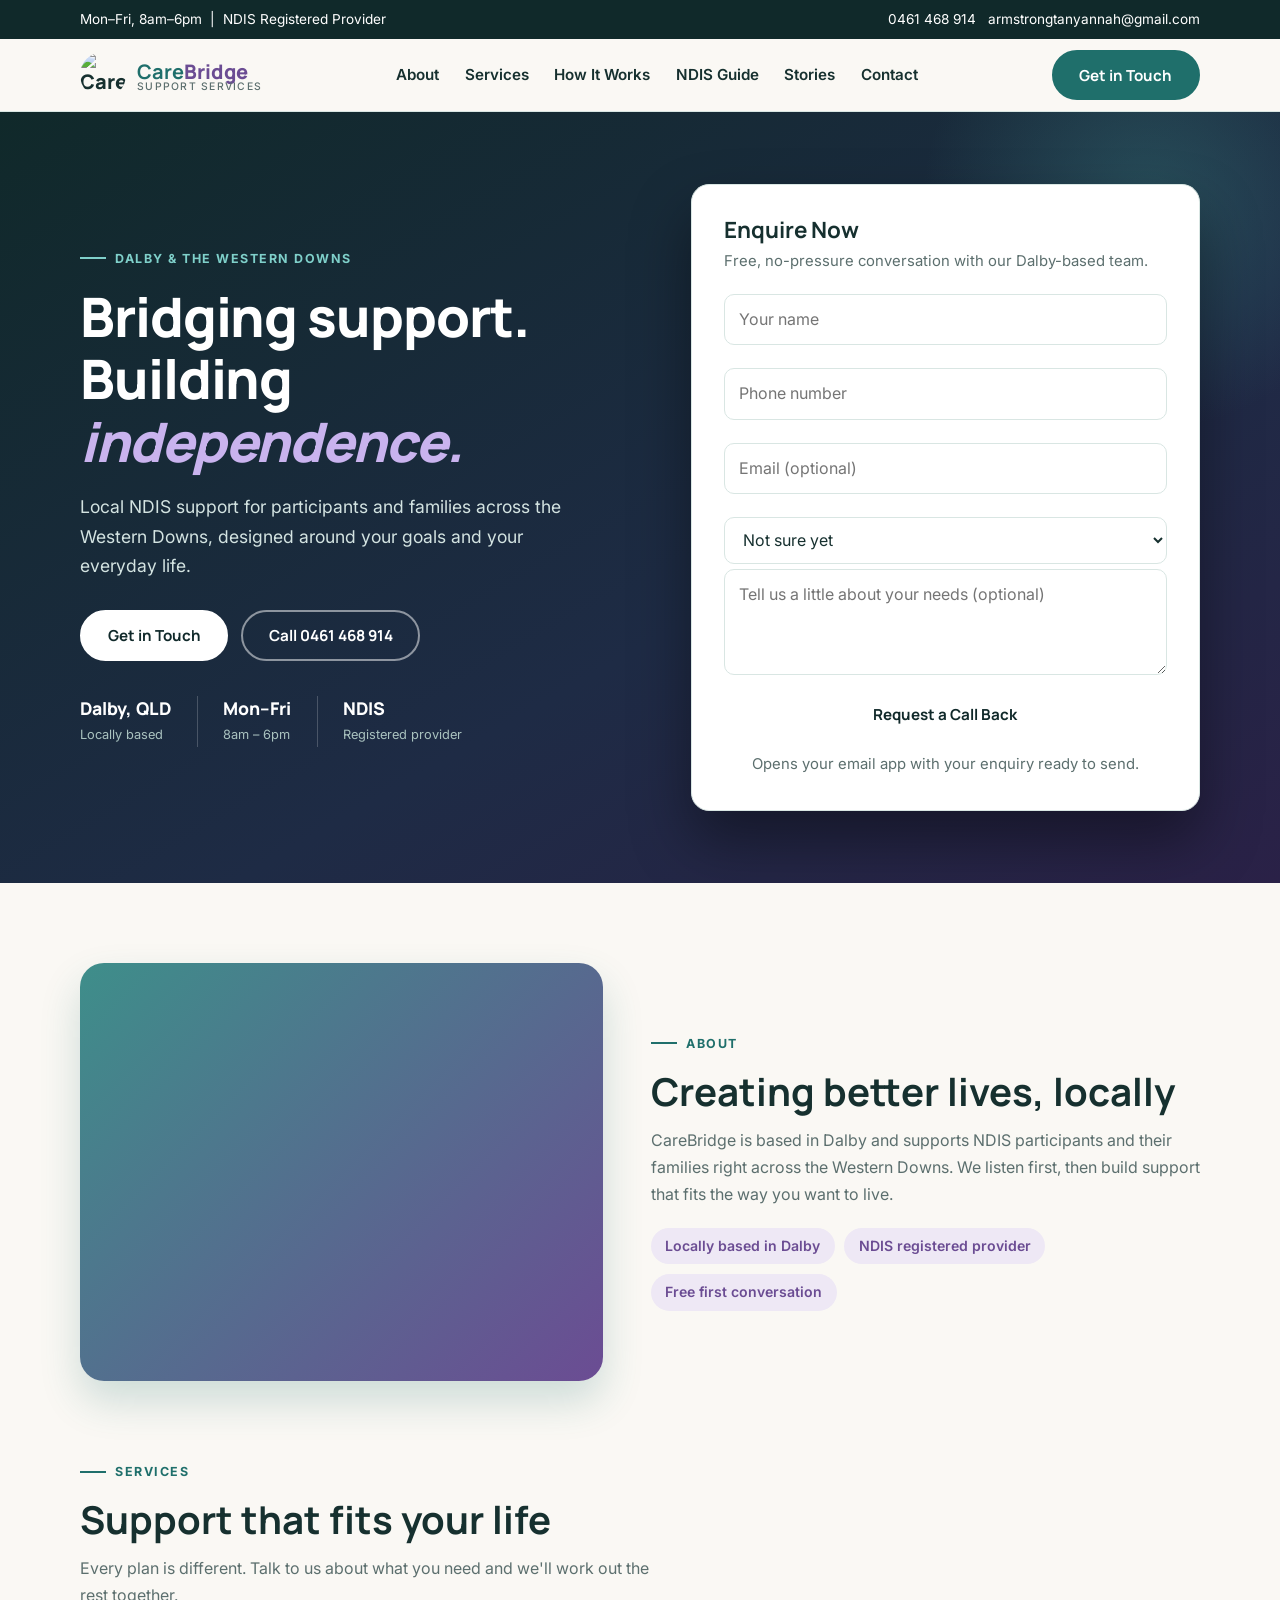
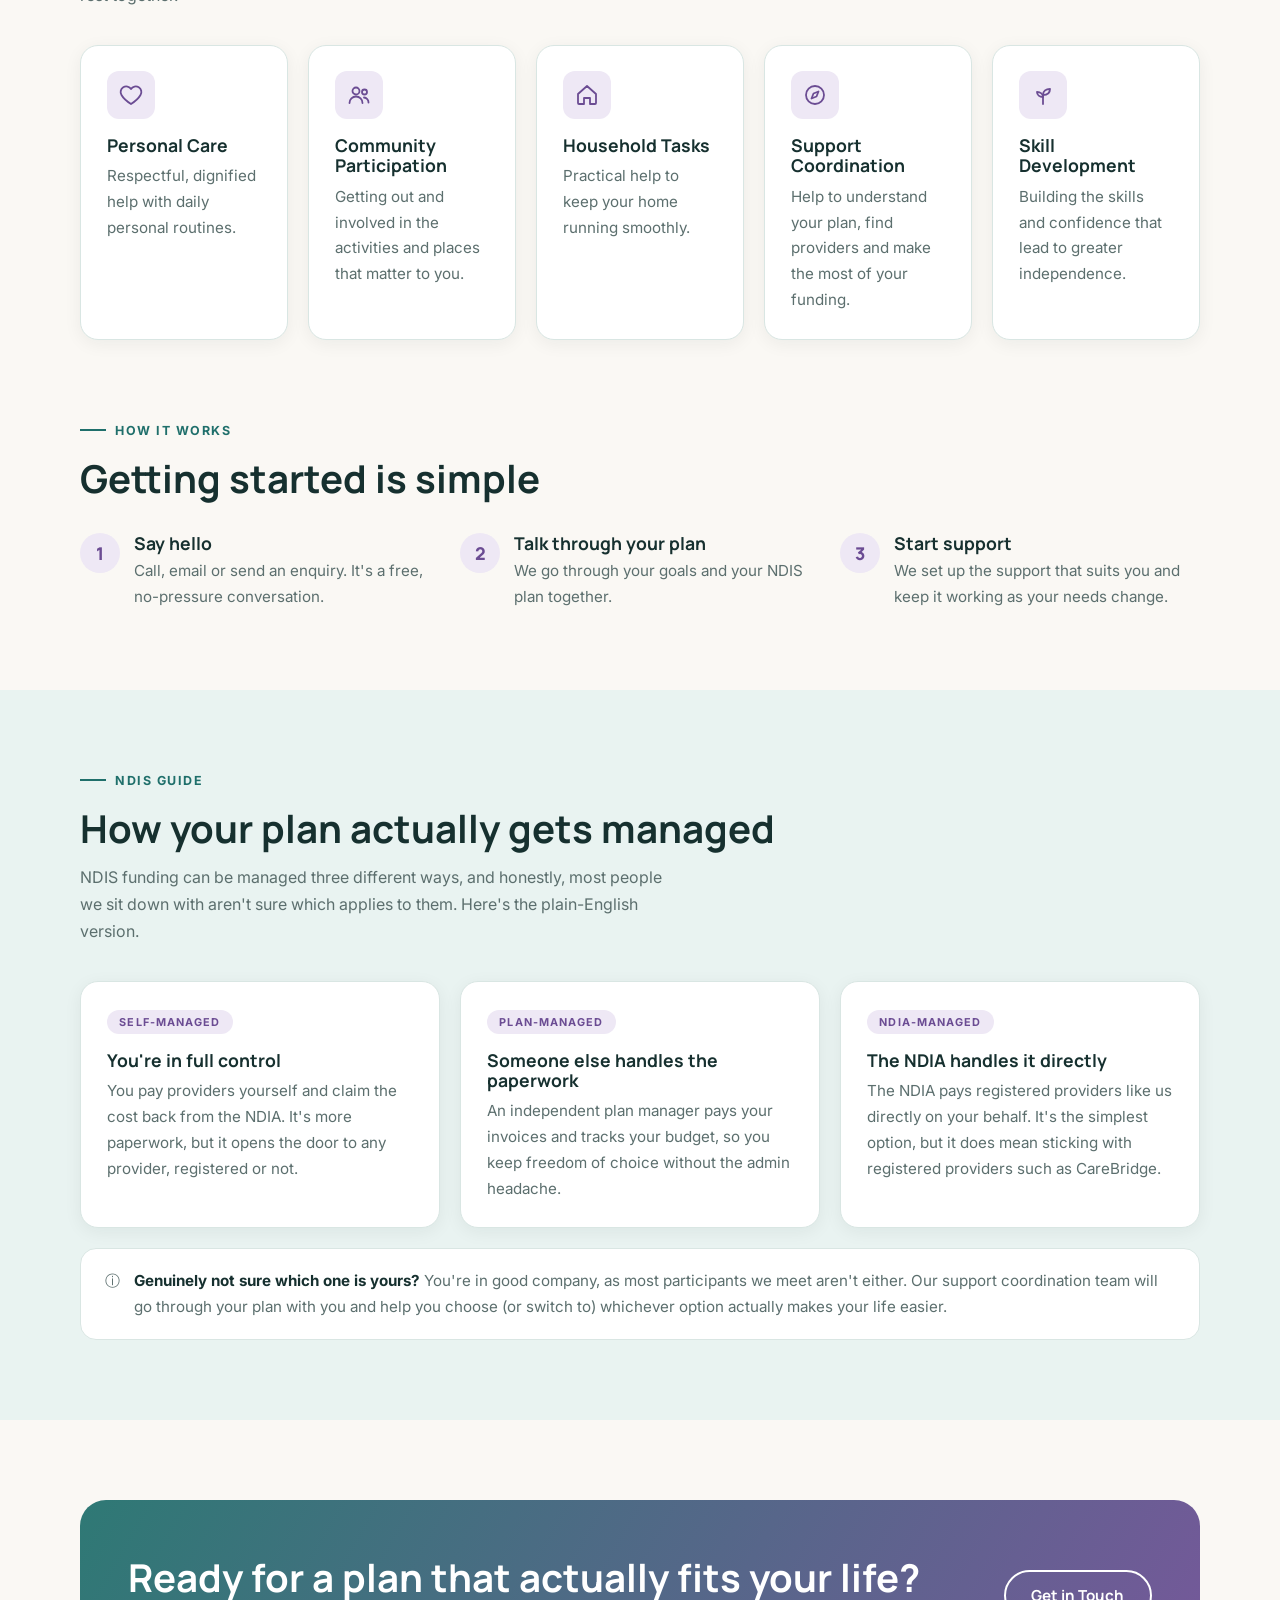
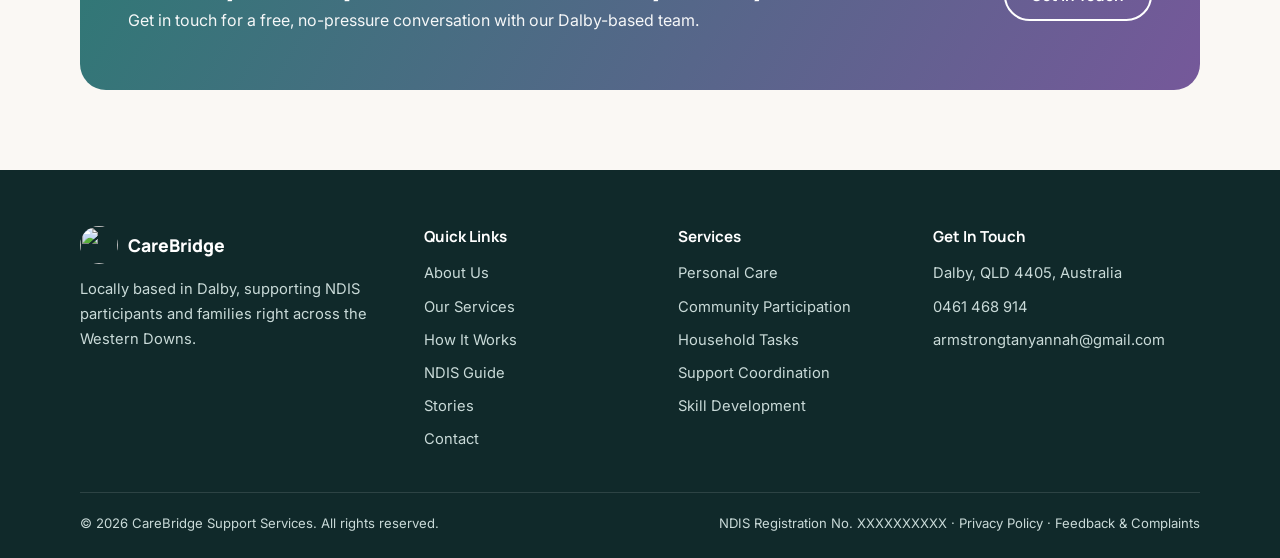
==== index.html @ 011f5492 "Add files via upload" ====
<!DOCTYPE html>
<html lang="en-AU">
<head>
<meta charset="utf-8">
<meta name="viewport" content="width=device-width, initial-scale=1, viewport-fit=cover">
<title>CareBridge Support Services | NDIS support in Dalby &amp; the Western Downs</title>
<meta name="description" content="NDIS registered provider in Dalby, QLD. Bridging support, building independence, creating better lives.">
<link rel="icon" href="assets/logo.jpg">
<link href="https://fonts.googleapis.com/css2?family=Manrope:wght@500;700;800&family=Inter:wght@400;500;600&display=swap" rel="stylesheet">
<link rel="stylesheet" href="style.css">
</head>
<body>
<div class="top"><div class="w"><span>Mon–Fri, 8am–6pm &nbsp;|&nbsp; NDIS Registered Provider</span><span><a href="tel:0461468914">0461 468 914</a> &nbsp; <a href="mailto:armstrongtanyannah@gmail.com">armstrongtanyannah@gmail.com</a></span></div></div>
<header><div class="w bar hdr">
<a class="brand" href="index.html"><img src="assets/logo.jpg" alt="CareBridge logo"><span><b>Care</b><i>Bridge</i><small>Support Services</small></span></a>
<nav id="nav" aria-label="Main"><ul><li><a href="about.html">About</a></li><li><a href="services.html">Services</a></li><li><a href="how-it-works.html">How It Works</a></li><li><a href="ndis-guide.html">NDIS Guide</a></li><li><a href="stories.html">Stories</a></li><li><a href="contact.html">Contact</a></li></ul></nav>
<a class="btn" href="contact.html">Get in Touch</a>
<button class="menu" id="mb" aria-expanded="false" aria-controls="nav">Menu</button>
</div></header>
<main id="top">
<section class="hero"><div class="w">
<div><div class="kicker">Dalby &amp; the Western Downs</div>
<h1>Bridging support. Building <em>independence.</em></h1>
<p class="lead">Local NDIS support for participants and families across the Western Downs, designed around your goals and your everyday life.</p>
<div class="row"><a class="btn" href="#enquire">Get in Touch</a><a class="btn ghost" href="tel:0461468914">Call 0461 468 914</a></div>
<div class="stats"><div class="stat"><b>Dalby, QLD</b><span>Locally based</span></div><div class="stat"><b>Mon–Fri</b><span>8am – 6pm</span></div><div class="stat"><b>NDIS</b><span>Registered provider</span></div></div></div>
<div class="fcard" id="enquire"><h3>Enquire Now</h3><p>Free, no-pressure conversation with our Dalby-based team.</p>
<form class="enq" novalidate>
<input name="n" placeholder="Your name" autocomplete="name" aria-label="Your name"><div class="err" data-e="n"></div>
<input name="p" type="tel" placeholder="Phone number" autocomplete="tel" aria-label="Phone number"><div class="err" data-e="p"></div>
<input name="e" type="email" placeholder="Email (optional)" autocomplete="email" aria-label="Email"><div class="err" data-e="e"></div>
<select name="t" aria-label="Support you need"><option>Not sure yet</option><option>Personal Care</option><option>Community Participation</option><option>Household Tasks</option><option>Support Coordination</option><option>Skill Development</option></select>
<textarea name="m" rows="3" placeholder="Tell us a little about your needs (optional)" aria-label="Message"></textarea>
<input class="hp" name="hp" tabindex="-1" autocomplete="off" aria-hidden="true">
<button type="submit" class="btn" style="width:100%">Request a Call Back</button></form>
<div class="ok" role="status">Thanks! Your email is ready to send. Prefer to talk? Call 0461 468 914.</div>
<p class="fnote">Opens your email app with your enquiry ready to send.</p></div>
</div></section>

<section id="about"><div class="w abt">
<div class="photo" role="img" aria-label="A support worker walking with a person in a wheelchair across a sunlit field"></div>
<div><div class="kicker">About</div><h2>Creating better lives, locally</h2>
<p class="sub" style="margin-bottom:1.2rem">CareBridge is based in Dalby and supports NDIS participants and their families right across the Western Downs. We listen first, then build support that fits the way you want to live.</p>
<div class="chips"><span class="chip">Locally based in Dalby</span><span class="chip">NDIS registered provider</span><span class="chip">Free first conversation</span></div></div>
</div></section>

<section id="services" style="padding-top:0"><div class="w">
<div class="kicker">Services</div>
<h2>Support that fits your life</h2>
<p class="sub">Every plan is different. Talk to us about what you need and we'll work out the rest together.</p>
<div class="grid">
<div class="card"><div class="ico"><svg class="i" viewBox="0 0 24 24" fill="none" stroke="currentColor" stroke-width="1.8" stroke-linecap="round" stroke-linejoin="round" aria-hidden="true"><path d="M12 21s-7-4.5-9.5-9A5.5 5.5 0 0 1 12 6a5.5 5.5 0 0 1 9.5 6C19 16.5 12 21 12 21z"/></svg></div><h3>Personal Care</h3><p>Respectful, dignified help with daily personal routines.</p></div>
<div class="card"><div class="ico"><svg class="i" viewBox="0 0 24 24" fill="none" stroke="currentColor" stroke-width="1.8" stroke-linecap="round" stroke-linejoin="round" aria-hidden="true"><circle cx="9" cy="8" r="3.5"/><path d="M2.5 20a6.5 6.5 0 0 1 13 0"/><circle cx="17.5" cy="9" r="2.5"/><path d="M17 14.5a5 5 0 0 1 4.5 5"/></svg></div><h3>Community Participation</h3><p>Getting out and involved in the activities and places that matter to you.</p></div>
<div class="card"><div class="ico"><svg class="i" viewBox="0 0 24 24" fill="none" stroke="currentColor" stroke-width="1.8" stroke-linecap="round" stroke-linejoin="round" aria-hidden="true"><path d="M3 11l9-8 9 8v9a1 1 0 0 1-1 1h-5v-6h-6v6H4a1 1 0 0 1-1-1z"/></svg></div><h3>Household Tasks</h3><p>Practical help to keep your home running smoothly.</p></div>
<div class="card"><div class="ico"><svg class="i" viewBox="0 0 24 24" fill="none" stroke="currentColor" stroke-width="1.8" stroke-linecap="round" stroke-linejoin="round" aria-hidden="true"><circle cx="12" cy="12" r="9"/><path d="M15.5 8.5l-2 5-5 2 2-5z"/></svg></div><h3>Support Coordination</h3><p>Help to understand your plan, find providers and make the most of your funding.</p></div>
<div class="card"><div class="ico"><svg class="i" viewBox="0 0 24 24" fill="none" stroke="currentColor" stroke-width="1.8" stroke-linecap="round" stroke-linejoin="round" aria-hidden="true"><path d="M12 21v-9"/><path d="M12 12c0-4 3-6 7-6 0 4-3 6-7 6z"/><path d="M12 14c0-3-2.5-5-6-5 0 3 2.5 5 6 5z"/></svg></div><h3>Skill Development</h3><p>Building the skills and confidence that lead to greater independence.</p></div>
</div></div></section>

<section id="how" style="padding-top:0"><div class="w">
<div class="kicker">How it works</div>
<h2>Getting started is simple</h2>
<div class="steps" style="margin-top:2rem">
<div class="step"><h3>Say hello</h3><p>Call, email or send an enquiry. It's a free, no-pressure conversation.</p></div>
<div class="step"><h3>Talk through your plan</h3><p>We go through your goals and your NDIS plan together.</p></div>
<div class="step"><h3>Start support</h3><p>We set up the support that suits you and keep it working as your needs change.</p></div>
</div></div></section>

<section class="guide" id="guide"><div class="w">
<div class="kicker">NDIS Guide</div>
<h2>How your plan actually gets managed</h2>
<p class="sub">NDIS funding can be managed three different ways, and honestly, most people we sit down with aren't sure which applies to them. Here's the plain-English version.</p>
<div class="grid">
<div class="card"><span class="pill">SELF-MANAGED</span><h3>You're in full control</h3><p>You pay providers yourself and claim the cost back from the NDIA. It's more paperwork, but it opens the door to any provider, registered or not.</p></div>
<div class="card"><span class="pill">PLAN-MANAGED</span><h3>Someone else handles the paperwork</h3><p>An independent plan manager pays your invoices and tracks your budget, so you keep freedom of choice without the admin headache.</p></div>
<div class="card"><span class="pill">NDIA-MANAGED</span><h3>The NDIA handles it directly</h3><p>The NDIA pays registered providers like us directly on your behalf. It's the simplest option, but it does mean sticking with registered providers such as CareBridge.</p></div>
</div>
<div class="note"><span aria-hidden="true">ⓘ</span><p><b>Genuinely not sure which one is yours?</b> You're in good company, as most participants we meet aren't either. Our support coordination team will go through your plan with you and help you choose (or switch to) whichever option actually makes your life easier.</p></div>
</div></section>

<section><div class="w"><div class="cta"><div><h2>Ready for a plan that actually fits your life?</h2><p>Get in touch for a free, no-pressure conversation with our Dalby-based team.</p></div><a class="btn ghost" href="contact.html">Get in Touch</a></div></div></section>

</main>
<footer><div class="w">
<div class="fg">
<div><div class="fbrand"><img src="assets/logo.jpg" alt=""><span>CareBridge</span></div><p>Locally based in Dalby, supporting NDIS participants and families right across the Western Downs.</p></div>
<div><h4>Quick Links</h4><ul><li><a href="about.html">About Us</a></li><li><a href="services.html">Our Services</a></li><li><a href="how-it-works.html">How It Works</a></li><li><a href="ndis-guide.html">NDIS Guide</a></li><li><a href="stories.html">Stories</a></li><li><a href="contact.html">Contact</a></li></ul></div>
<div><h4>Services</h4><ul><li><a href="services.html">Personal Care</a></li><li><a href="services.html">Community Participation</a></li><li><a href="services.html">Household Tasks</a></li><li><a href="services.html">Support Coordination</a></li><li><a href="services.html">Skill Development</a></li></ul></div>
<div><h4>Get In Touch</h4><ul><li>Dalby, QLD 4405, Australia</li><li><a href="tel:0461468914">0461 468 914</a></li><li><a href="mailto:armstrongtanyannah@gmail.com">armstrongtanyannah@gmail.com</a></li></ul></div>
</div>
<div class="fb"><span>© 2026 CareBridge Support Services. All rights reserved.</span><span>NDIS Registration No. XXXXXXXXXX &middot; <a href="privacy.html">Privacy Policy</a> &middot; <a href="feedback.html">Feedback &amp; Complaints</a></span></div>
</div></footer>
<script src="script.js"></script>
</body>
</html>
---- style.css ----
:root{--teal:#1F6F6B;--teal2:#3E8E8A;--purple:#6B4C93;--navy:#1E2B45;--deep:#10292A;--bg:#FAF8F4;--tint:#E9F3F1;--surface:#fff;--ink:#16302F;--muted:#5C6F6E;--line:#D9E6E3;--lav:#EEE8F5;--on-deep:#C9DAD8;
box-sizing:border-box;padding-top:env(safe-area-inset-top,0px);padding-bottom:env(safe-area-inset-bottom,0px)}
@media(prefers-color-scheme:dark){:root:not([data-theme=light]){--bg:#0F1B1B;--tint:#142524;--surface:#1A2D2C;--ink:#EAF4F2;--muted:#A7BDBA;--line:#2B4341;--lav:#2B2440;--teal:#6BC1BB;--purple:#B79BE0}}
:root[data-theme=dark]{--bg:#0F1B1B;--tint:#142524;--surface:#1A2D2C;--ink:#EAF4F2;--muted:#A7BDBA;--line:#2B4341;--lav:#2B2440;--teal:#6BC1BB;--purple:#B79BE0}
*,*::before,*::after{box-sizing:border-box;margin:0;padding:0}
html{scroll-behavior:smooth;scroll-padding-top:110px}
body{font:400 1rem/1.7 Inter,system-ui,sans-serif;background:var(--bg);color:var(--ink);overflow-x:hidden}
h1,h2,h3{font-family:Manrope,Inter,sans-serif;line-height:1.15;color:var(--ink)}
a{color:inherit;text-decoration:none}
:focus-visible{outline:3px solid var(--purple);outline-offset:3px;border-radius:6px}
.w{width:min(1120px,100% - 3rem);margin-inline:auto}
section{padding:5rem 0}
.top{background:var(--deep);color:#fff;font-size:.85rem;padding:.5rem 0;padding-top:calc(.5rem + env(safe-area-inset-top,0px))}
.top .w{display:flex;justify-content:space-between;gap:1rem;flex-wrap:wrap}
.top a:hover{text-decoration:underline}
header{position:sticky;top:0;z-index:20;background:var(--bg);border-bottom:1px solid var(--line)}
.bar{display:flex;align-items:center;justify-content:space-between;gap:1rem;min-height:4.5rem}
.brand{display:flex;align-items:center;gap:.7rem;font:800 1.25rem Manrope,sans-serif}
.brand img{width:46px;height:46px;border-radius:50%}
.brand b{color:var(--teal)}.brand i{font-style:normal;color:var(--purple)}
.brand small{display:block;font:500 .65rem Inter;letter-spacing:.12em;color:var(--muted);text-transform:uppercase;margin-top:-.3rem}
nav ul{display:flex;gap:1.6rem;list-style:none;font-weight:600;font-size:.95rem}
nav a:hover{color:var(--purple)}
.btn{display:inline-block;padding:.8rem 1.6rem;border-radius:999px;font:700 .95rem Manrope,sans-serif;background:var(--teal);color:#fff;border:2px solid var(--teal);cursor:pointer}
@media(prefers-color-scheme:dark){:root:not([data-theme=light]) .btn{color:#0F1B1B}}
.btn.ghost{background:transparent;border-color:#fff;color:#fff}
.btn:hover{filter:brightness(1.1)}
.menu{display:none;background:none;border:2px solid var(--ink);color:var(--ink);border-radius:10px;padding:.4rem .7rem;font:700 .95rem Inter}
@media(max-width:860px){.menu{display:block}nav{display:none;position:absolute;left:0;right:0;top:100%;background:var(--bg);border-bottom:1px solid var(--line);padding:1rem 1.5rem}nav.open{display:block}nav ul{flex-direction:column;gap:1rem}.hdr .btn{display:none}}
.hero{background:var(--tint);padding:4.5rem 0}
.hero .w{display:grid;grid-template-columns:1.1fr 1fr;gap:3rem;align-items:center}
@media(max-width:860px){.hero .w{grid-template-columns:1fr}}
.kicker{display:flex;align-items:center;gap:.6rem;color:var(--teal);font-weight:700;font-size:.78rem;letter-spacing:.12em;text-transform:uppercase;margin-bottom:1rem}
.kicker::before{content:"";width:1.6rem;height:2px;background:currentColor}
h1{font-size:clamp(2.2rem,5vw,3.4rem);font-weight:500;letter-spacing:-.02em}
h1 em{color:var(--purple);font-weight:500}
.lead{color:var(--muted);font-size:1.1rem;max-width:46ch;margin:1.2rem 0 1.8rem}
.row{display:flex;gap:.8rem;flex-wrap:wrap}
.hero .ghost{color:var(--ink);border-color:var(--ink)}
.logo-card{justify-self:center;width:min(380px,100%);aspect-ratio:1;border-radius:28px;padding:5px;background:linear-gradient(135deg,var(--teal2),var(--purple));box-shadow:0 20px 40px rgba(31,111,107,.2)}
.logo-card img{width:100%;height:100%;border-radius:24px;object-fit:cover;display:block}
h2{font-size:clamp(1.7rem,3.5vw,2.4rem);font-weight:700;margin-bottom:.8rem}
.sub{color:var(--muted);max-width:60ch;margin-bottom:2.2rem}
.grid{display:grid;gap:1.25rem;grid-template-columns:repeat(auto-fit,minmax(250px,1fr))}
.card{background:var(--surface);border-radius:18px;padding:1.6rem;box-shadow:0 4px 18px rgba(16,41,42,.06);border:1px solid var(--line)}
.card h3{font-size:1.1rem;margin-bottom:.5rem}
.card p{color:var(--muted);font-size:.95rem}
.ico{font-size:1.6rem;margin-bottom:.8rem}
.pill{display:inline-block;background:var(--lav);color:var(--purple);font:700 .68rem Inter;letter-spacing:.1em;padding:.3rem .8rem;border-radius:999px;margin-bottom:1rem}
.steps{counter-reset:s;display:grid;gap:1.25rem;grid-template-columns:repeat(auto-fit,minmax(240px,1fr))}
.step{counter-increment:s;padding-left:3.4rem;position:relative}
.step::before{content:counter(s);position:absolute;left:0;top:0;width:2.5rem;height:2.5rem;border-radius:50%;background:var(--lav);color:var(--purple);font:800 1.1rem Manrope;display:grid;place-items:center}
.step h3{font-size:1.1rem;margin-bottom:.3rem}.step p{color:var(--muted);font-size:.95rem}
.guide{background:var(--tint)}
.note{margin-top:1.25rem;display:flex;gap:.9rem;align-items:flex-start;background:var(--surface);border-radius:16px;padding:1.2rem 1.5rem;color:var(--muted);font-size:.95rem;border:1px solid var(--line)}
.note b{color:var(--ink)}
.cta{background:linear-gradient(120deg,#3E8E8A,#6B4C93);color:#fff;border-radius:26px;padding:3rem;display:flex;justify-content:space-between;align-items:center;gap:1.5rem;flex-wrap:wrap}
.cta h2{color:#fff;margin:0 0 .4rem}.cta p{opacity:.95}
.cform{display:grid;gap:1rem;grid-template-columns:1fr 1fr;max-width:760px}
.cform .full{grid-column:1/-1}
@media(max-width:620px){.cform{grid-template-columns:1fr}.cta{padding:2rem 1.5rem}}
label{display:block;font-weight:600;font-size:.9rem;margin-bottom:.3rem}
input,select,textarea{width:100%;font:inherit;color:var(--ink);background:var(--surface);border:1.5px solid var(--line);border-radius:12px;padding:.7rem .9rem}
.err{color:#B3261E;font-size:.85rem;font-weight:600;min-height:1.1em}
@media(prefers-color-scheme:dark){:root:not([data-theme=light]) .err{color:#FF8F86}}
.hp{position:absolute;left:-9999px}
#ok{display:none;margin-top:1rem;background:var(--lav);padding:1rem 1.3rem;border-radius:14px;font-weight:600;max-width:760px}
footer{background:var(--deep);color:var(--on-deep);padding:3.5rem 0 1.5rem;font-size:.92rem}
.fg{display:grid;gap:2rem;grid-template-columns:1.4fr 1fr 1fr 1.2fr}
@media(max-width:860px){.fg{grid-template-columns:1fr 1fr}}@media(max-width:520px){.fg{grid-template-columns:1fr}}
footer h4{color:#fff;font:700 .95rem Manrope;margin-bottom:.9rem}
footer ul{list-style:none}footer li{margin-bottom:.5rem}
footer a:hover{color:#fff;text-decoration:underline}
.fb{display:flex;justify-content:space-between;gap:1rem;flex-wrap:wrap;border-top:1px solid rgba(255,255,255,.12);margin-top:2rem;padding-top:1.2rem;font-size:.82rem}
.fbrand{display:flex;align-items:center;gap:.6rem;color:#fff;font:800 1.1rem Manrope;margin-bottom:.8rem}
.fbrand img{width:38px;height:38px;border-radius:50%}
@media(prefers-reduced-motion:reduce){html{scroll-behavior:auto}}
.fcard{background:var(--surface);border:1px solid var(--line);border-radius:22px;padding:2rem;box-shadow:0 20px 40px rgba(31,111,107,.15)}
.fcard h3{font-size:1.4rem;margin-bottom:.4rem}.fcard>p{color:var(--muted);font-size:.93rem;margin-bottom:1.2rem}
.fcard .cform{gap:.8rem}.fcard #ok{margin-top:1rem}
.abt{display:grid;grid-template-columns:1.1fr 1fr;gap:3rem;align-items:center}
.illus svg{width:100%;height:auto;display:block}
@media(max-width:860px){.abt{grid-template-columns:1fr}}
@media(max-width:520px){.fcard{padding:1.5rem 1.2rem}}
:root{--photo:url(assets/photo.jpg)}
.hero{background:linear-gradient(150deg,#10292A 0%,#1E2B45 60%,#2A2147 100%);position:relative;overflow:hidden;padding:4.5rem 0}
.hero::before{content:"";position:absolute;top:-140px;right:-100px;width:460px;height:460px;border-radius:50%;background:radial-gradient(circle,rgba(62,142,138,.35),transparent 70%)}
.hero .w{position:relative;z-index:1;grid-template-columns:1.05fr .95fr;align-items:center}
.hero h1{color:#fff;font-weight:800}.hero h1 em{color:#C9B3EE;font-weight:800}
.hero .lead{color:#D3E3E1}.hero .kicker{color:#7FD0CA}
.hero .ghost{color:#fff;border-color:rgba(255,255,255,.5)}
.hero .btn:not(.ghost){background:#fff;color:#10292A;border-color:#fff}
.stats{display:flex;flex-wrap:wrap;margin-top:2.2rem}
.stat{padding-right:1.6rem;margin-right:1.6rem;border-right:1px solid rgba(255,255,255,.2)}
.stat:last-child{border:0;margin:0;padding:0}
.stat b{display:block;color:#fff;font:800 1.1rem Manrope,sans-serif}.stat span{color:#A9C2BF;font-size:.8rem}
.fcard{padding:2rem;border-radius:18px;box-shadow:0 30px 60px rgba(0,0,0,.4)}
.fcard input,.fcard select,.fcard textarea{margin-bottom:.35rem;border-radius:10px}
.fcard .err{margin-bottom:.15rem}.fnote{text-align:center;font-size:.78rem;margin-top:.8rem!important;margin-bottom:0!important}
.abt{grid-template-columns:1fr 1.05fr}
.photo{aspect-ratio:5/4;border-radius:24px;border:5px solid transparent;background:var(--photo) center/cover padding-box,linear-gradient(135deg,var(--teal2),var(--purple)) border-box;box-shadow:0 20px 40px rgba(31,111,107,.2)}
.chips{display:flex;flex-wrap:wrap;gap:.6rem}.chip{background:var(--lav);color:var(--purple);font-weight:600;font-size:.88rem;padding:.4rem .9rem;border-radius:999px}
#services .grid{grid-template-columns:repeat(auto-fit,minmax(200px,1fr))}
.ico{width:48px;height:48px;border-radius:12px;background:var(--lav);color:var(--purple);display:grid;place-items:center;margin-bottom:1rem}.ico .i{width:24px;height:24px}
.cta{background:linear-gradient(120deg,rgba(31,111,107,.93),rgba(107,76,147,.93)),var(--photo) center/cover;padding:3.5rem 3rem}
@media(max-width:860px){.hero .w,.abt{grid-template-columns:1fr}.stat{padding-right:1rem;margin-right:1rem}}
[hidden]{display:none!important}
.ph{background:linear-gradient(150deg,#10292A,#1E2B45 65%,#2A2147);color:#fff;padding:3.5rem 0}
.ph h1{color:#fff;font-weight:800;margin:.4rem 0 .6rem}.ph p{color:#D3E3E1;max-width:60ch}
.crumb{font-size:.88rem;color:#A9C2BF}.crumb a:hover{color:#fff;text-decoration:underline}
.grid2{display:grid;gap:1.25rem;grid-template-columns:repeat(auto-fit,minmax(300px,1fr))}
.cgrid{display:grid;gap:2rem;grid-template-columns:1fr 1fr;align-items:start}.stack{display:grid;gap:1rem}
@media(max-width:860px){.cgrid{grid-template-columns:1fr}}
.cgrid .fcard{box-shadow:0 10px 30px rgba(16,41,42,.12)}
.card a{color:var(--teal);font-weight:600}.card a:hover{text-decoration:underline}
.ok{display:none;margin-top:1rem;background:var(--lav);padding:1rem 1.3rem;border-radius:14px;font-weight:600}
.list{margin:.6rem 0 0 1.2rem;color:var(--muted)}.list li{margin-bottom:.4rem}
.doc{max-width:760px}.doc h2{font-size:1.3rem;margin:1.8rem 0 .5rem}.doc p{color:var(--muted)}.doc a{color:var(--teal);font-weight:600}
.banner{background:var(--lav);color:var(--purple);font-weight:600;padding:.8rem 1.1rem;border-radius:12px}
nav a[aria-current]{color:var(--purple);box-shadow:0 2px 0 var(--purple)}
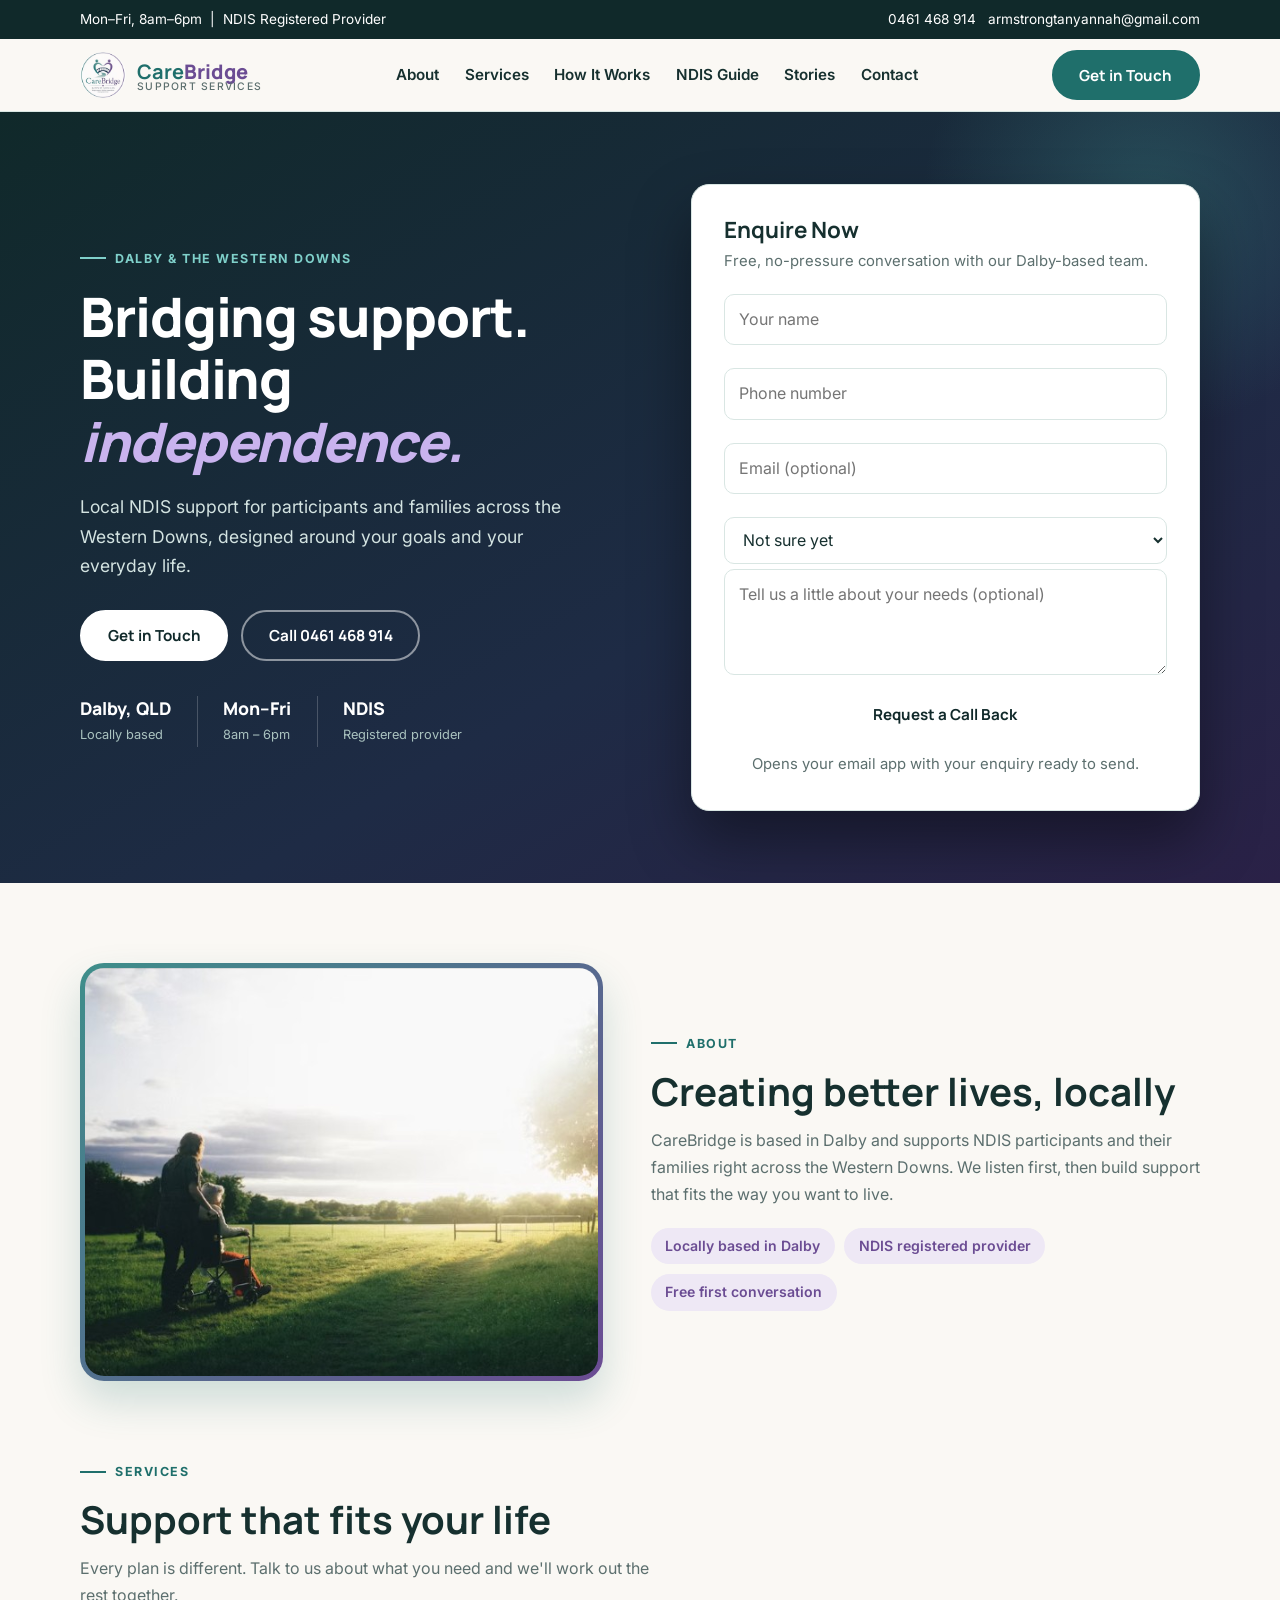
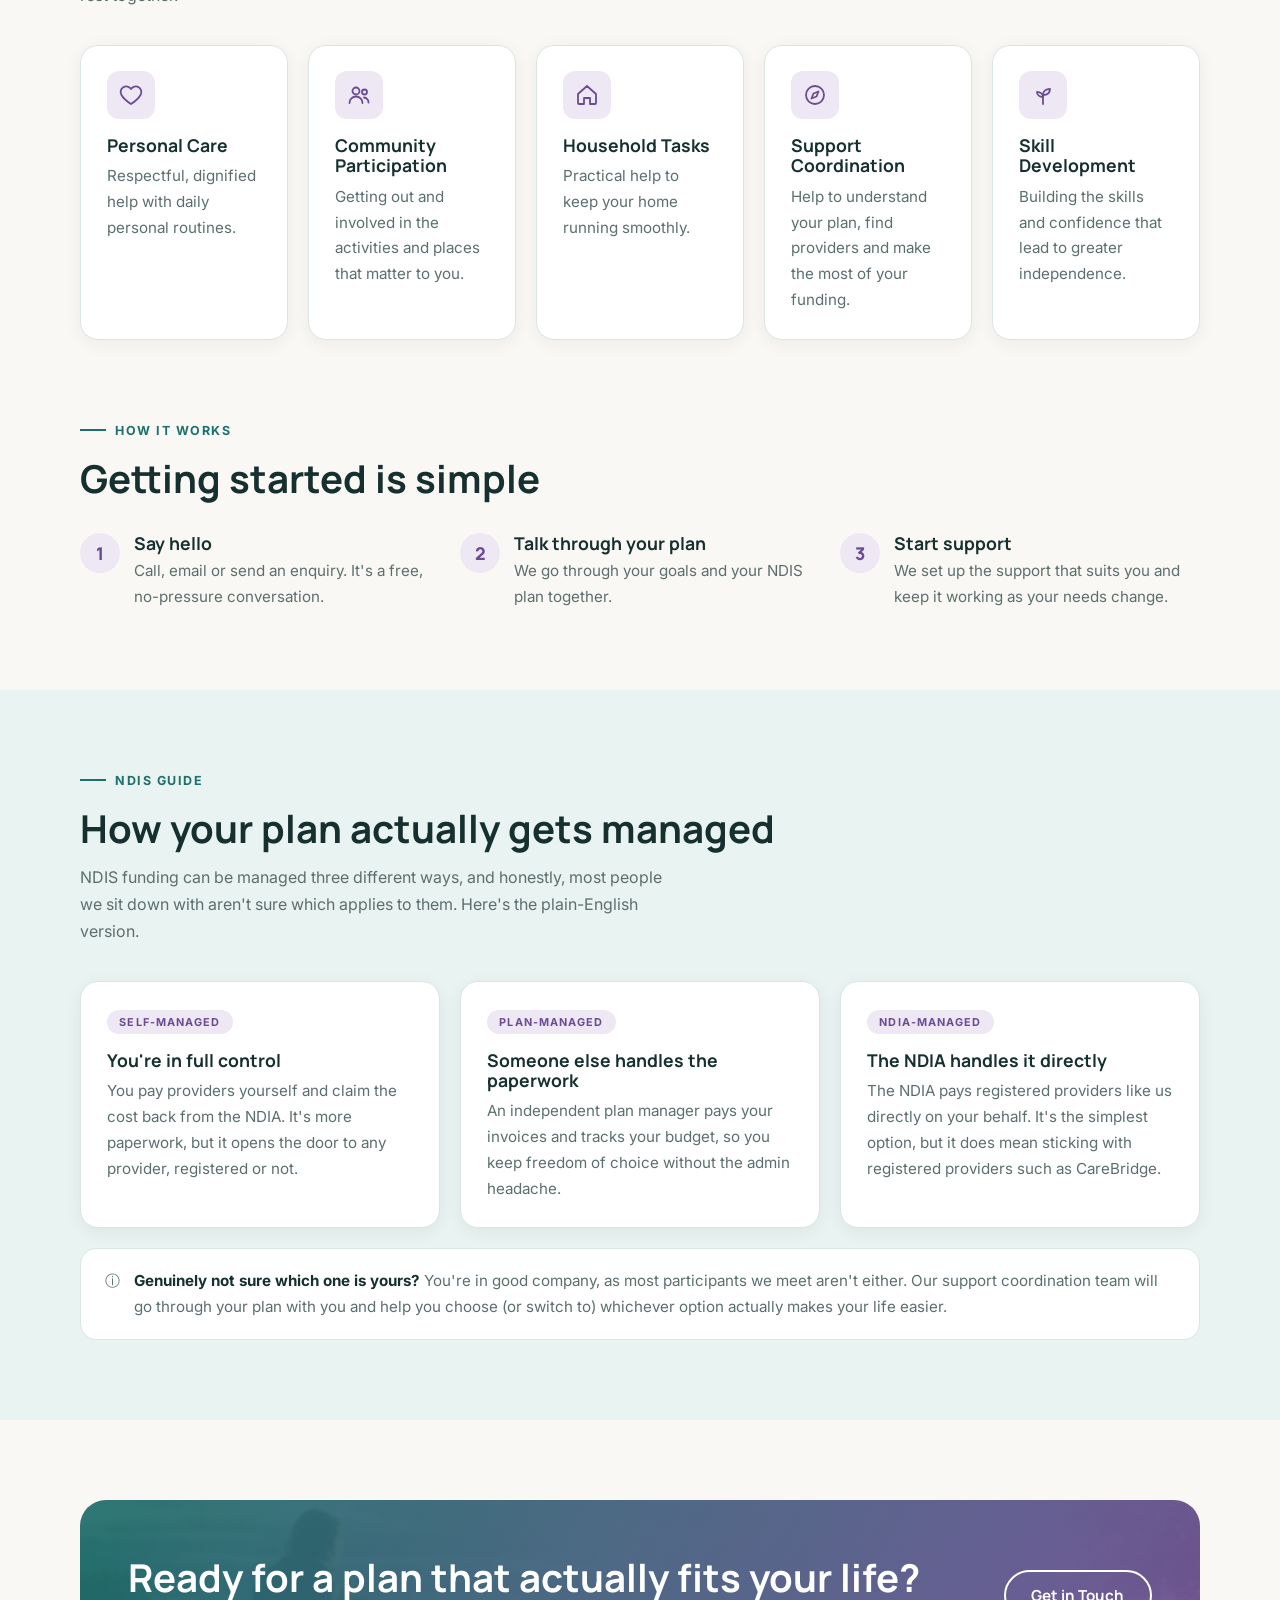
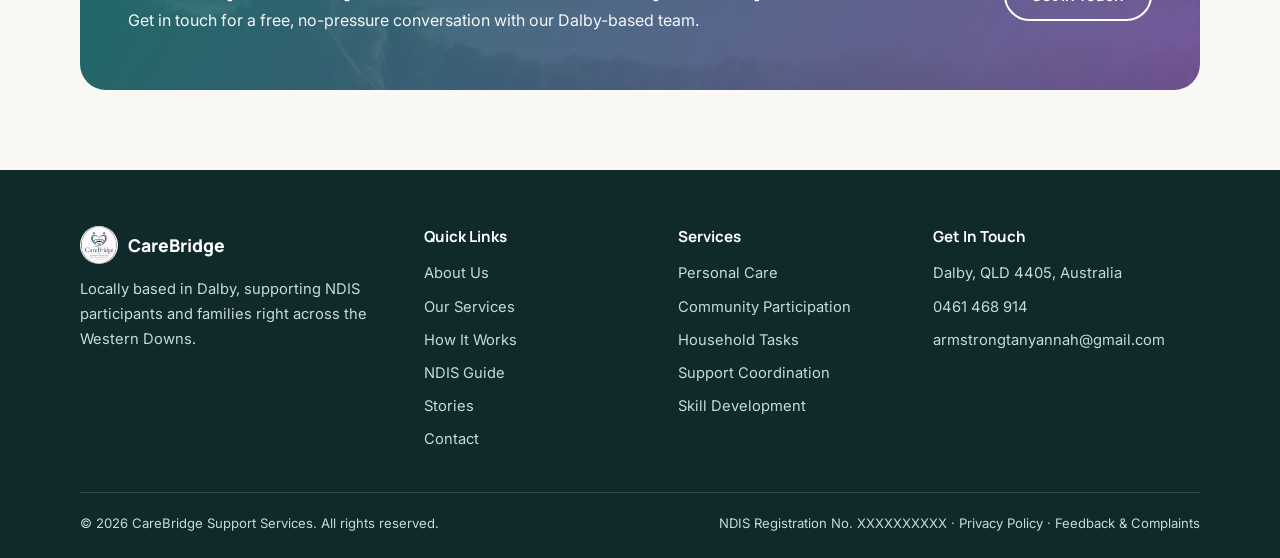
==== commit 565b5301: "Add files via upload" ====
--- a/index.html
+++ b/index.html
@@ -5,14 +5,136 @@
 <meta name="viewport" content="width=device-width, initial-scale=1, viewport-fit=cover">
 <title>CareBridge Support Services | NDIS support in Dalby &amp; the Western Downs</title>
 <meta name="description" content="NDIS registered provider in Dalby, QLD. Bridging support, building independence, creating better lives.">
-<link rel="icon" href="assets/logo.jpg">
+<link rel="icon" href="[data-uri]">
 <link href="https://fonts.googleapis.com/css2?family=Manrope:wght@500;700;800&family=Inter:wght@400;500;600&display=swap" rel="stylesheet">
-<link rel="stylesheet" href="style.css">
+<style>
+
+:root{--teal:#1F6F6B;--teal2:#3E8E8A;--purple:#6B4C93;--navy:#1E2B45;--deep:#10292A;--bg:#FAF8F4;--tint:#E9F3F1;--surface:#fff;--ink:#16302F;--muted:#5C6F6E;--line:#D9E6E3;--lav:#EEE8F5;--on-deep:#C9DAD8;
+box-sizing:border-box;padding-top:env(safe-area-inset-top,0px);padding-bottom:env(safe-area-inset-bottom,0px)}
+@media(prefers-color-scheme:dark){:root:not([data-theme=light]){--bg:#0F1B1B;--tint:#142524;--surface:#1A2D2C;--ink:#EAF4F2;--muted:#A7BDBA;--line:#2B4341;--lav:#2B2440;--teal:#6BC1BB;--purple:#B79BE0}}
+:root[data-theme=dark]{--bg:#0F1B1B;--tint:#142524;--surface:#1A2D2C;--ink:#EAF4F2;--muted:#A7BDBA;--line:#2B4341;--lav:#2B2440;--teal:#6BC1BB;--purple:#B79BE0}
+*,*::before,*::after{box-sizing:border-box;margin:0;padding:0}
+html{scroll-behavior:smooth;scroll-padding-top:110px}
+body{font:400 1rem/1.7 Inter,system-ui,sans-serif;background:var(--bg);color:var(--ink);overflow-x:hidden}
+h1,h2,h3{font-family:Manrope,Inter,sans-serif;line-height:1.15;color:var(--ink)}
+a{color:inherit;text-decoration:none}
+:focus-visible{outline:3px solid var(--purple);outline-offset:3px;border-radius:6px}
+.w{width:min(1120px,100% - 3rem);margin-inline:auto}
+section{padding:5rem 0}
+.top{background:var(--deep);color:#fff;font-size:.85rem;padding:.5rem 0;padding-top:calc(.5rem + env(safe-area-inset-top,0px))}
+.top .w{display:flex;justify-content:space-between;gap:1rem;flex-wrap:wrap}
+.top a:hover{text-decoration:underline}
+header{position:sticky;top:0;z-index:20;background:var(--bg);border-bottom:1px solid var(--line)}
+.bar{display:flex;align-items:center;justify-content:space-between;gap:1rem;min-height:4.5rem}
+.brand{display:flex;align-items:center;gap:.7rem;font:800 1.25rem Manrope,sans-serif}
+.brand img{width:46px;height:46px;border-radius:50%}
+.brand b{color:var(--teal)}.brand i{font-style:normal;color:var(--purple)}
+.brand small{display:block;font:500 .65rem Inter;letter-spacing:.12em;color:var(--muted);text-transform:uppercase;margin-top:-.3rem}
+nav ul{display:flex;gap:1.6rem;list-style:none;font-weight:600;font-size:.95rem}
+nav a:hover{color:var(--purple)}
+.btn{display:inline-block;padding:.8rem 1.6rem;border-radius:999px;font:700 .95rem Manrope,sans-serif;background:var(--teal);color:#fff;border:2px solid var(--teal);cursor:pointer}
+@media(prefers-color-scheme:dark){:root:not([data-theme=light]) .btn{color:#0F1B1B}}
+.btn.ghost{background:transparent;border-color:#fff;color:#fff}
+.btn:hover{filter:brightness(1.1)}
+.menu{display:none;background:none;border:2px solid var(--ink);color:var(--ink);border-radius:10px;padding:.4rem .7rem;font:700 .95rem Inter}
+@media(max-width:860px){.menu{display:block}nav{display:none;position:absolute;left:0;right:0;top:100%;background:var(--bg);border-bottom:1px solid var(--line);padding:1rem 1.5rem}nav.open{display:block}nav ul{flex-direction:column;gap:1rem}.hdr .btn{display:none}}
+.hero{background:var(--tint);padding:4.5rem 0}
+.hero .w{display:grid;grid-template-columns:1.1fr 1fr;gap:3rem;align-items:center}
+@media(max-width:860px){.hero .w{grid-template-columns:1fr}}
+.kicker{display:flex;align-items:center;gap:.6rem;color:var(--teal);font-weight:700;font-size:.78rem;letter-spacing:.12em;text-transform:uppercase;margin-bottom:1rem}
+.kicker::before{content:"";width:1.6rem;height:2px;background:currentColor}
+h1{font-size:clamp(2.2rem,5vw,3.4rem);font-weight:500;letter-spacing:-.02em}
+h1 em{color:var(--purple);font-weight:500}
+.lead{color:var(--muted);font-size:1.1rem;max-width:46ch;margin:1.2rem 0 1.8rem}
+.row{display:flex;gap:.8rem;flex-wrap:wrap}
+.hero .ghost{color:var(--ink);border-color:var(--ink)}
+.logo-card{justify-self:center;width:min(380px,100%);aspect-ratio:1;border-radius:28px;padding:5px;background:linear-gradient(135deg,var(--teal2),var(--purple));box-shadow:0 20px 40px rgba(31,111,107,.2)}
+.logo-card img{width:100%;height:100%;border-radius:24px;object-fit:cover;display:block}
+h2{font-size:clamp(1.7rem,3.5vw,2.4rem);font-weight:700;margin-bottom:.8rem}
+.sub{color:var(--muted);max-width:60ch;margin-bottom:2.2rem}
+.grid{display:grid;gap:1.25rem;grid-template-columns:repeat(auto-fit,minmax(250px,1fr))}
+.card{background:var(--surface);border-radius:18px;padding:1.6rem;box-shadow:0 4px 18px rgba(16,41,42,.06);border:1px solid var(--line)}
+.card h3{font-size:1.1rem;margin-bottom:.5rem}
+.card p{color:var(--muted);font-size:.95rem}
+.ico{font-size:1.6rem;margin-bottom:.8rem}
+.pill{display:inline-block;background:var(--lav);color:var(--purple);font:700 .68rem Inter;letter-spacing:.1em;padding:.3rem .8rem;border-radius:999px;margin-bottom:1rem}
+.steps{counter-reset:s;display:grid;gap:1.25rem;grid-template-columns:repeat(auto-fit,minmax(240px,1fr))}
+.step{counter-increment:s;padding-left:3.4rem;position:relative}
+.step::before{content:counter(s);position:absolute;left:0;top:0;width:2.5rem;height:2.5rem;border-radius:50%;background:var(--lav);color:var(--purple);font:800 1.1rem Manrope;display:grid;place-items:center}
+.step h3{font-size:1.1rem;margin-bottom:.3rem}.step p{color:var(--muted);font-size:.95rem}
+.guide{background:var(--tint)}
+.note{margin-top:1.25rem;display:flex;gap:.9rem;align-items:flex-start;background:var(--surface);border-radius:16px;padding:1.2rem 1.5rem;color:var(--muted);font-size:.95rem;border:1px solid var(--line)}
+.note b{color:var(--ink)}
+.cta{background:linear-gradient(120deg,#3E8E8A,#6B4C93);color:#fff;border-radius:26px;padding:3rem;display:flex;justify-content:space-between;align-items:center;gap:1.5rem;flex-wrap:wrap}
+.cta h2{color:#fff;margin:0 0 .4rem}.cta p{opacity:.95}
+.cform{display:grid;gap:1rem;grid-template-columns:1fr 1fr;max-width:760px}
+.cform .full{grid-column:1/-1}
+@media(max-width:620px){.cform{grid-template-columns:1fr}.cta{padding:2rem 1.5rem}}
+label{display:block;font-weight:600;font-size:.9rem;margin-bottom:.3rem}
+input,select,textarea{width:100%;font:inherit;color:var(--ink);background:var(--surface);border:1.5px solid var(--line);border-radius:12px;padding:.7rem .9rem}
+.err{color:#B3261E;font-size:.85rem;font-weight:600;min-height:1.1em}
+@media(prefers-color-scheme:dark){:root:not([data-theme=light]) .err{color:#FF8F86}}
+.hp{position:absolute;left:-9999px}
+#ok{display:none;margin-top:1rem;background:var(--lav);padding:1rem 1.3rem;border-radius:14px;font-weight:600;max-width:760px}
+footer{background:var(--deep);color:var(--on-deep);padding:3.5rem 0 1.5rem;font-size:.92rem}
+.fg{display:grid;gap:2rem;grid-template-columns:1.4fr 1fr 1fr 1.2fr}
+@media(max-width:860px){.fg{grid-template-columns:1fr 1fr}}@media(max-width:520px){.fg{grid-template-columns:1fr}}
+footer h4{color:#fff;font:700 .95rem Manrope;margin-bottom:.9rem}
+footer ul{list-style:none}footer li{margin-bottom:.5rem}
+footer a:hover{color:#fff;text-decoration:underline}
+.fb{display:flex;justify-content:space-between;gap:1rem;flex-wrap:wrap;border-top:1px solid rgba(255,255,255,.12);margin-top:2rem;padding-top:1.2rem;font-size:.82rem}
+.fbrand{display:flex;align-items:center;gap:.6rem;color:#fff;font:800 1.1rem Manrope;margin-bottom:.8rem}
+.fbrand img{width:38px;height:38px;border-radius:50%}
+@media(prefers-reduced-motion:reduce){html{scroll-behavior:auto}}
+.fcard{background:var(--surface);border:1px solid var(--line);border-radius:22px;padding:2rem;box-shadow:0 20px 40px rgba(31,111,107,.15)}
+.fcard h3{font-size:1.4rem;margin-bottom:.4rem}.fcard>p{color:var(--muted);font-size:.93rem;margin-bottom:1.2rem}
+.fcard .cform{gap:.8rem}.fcard #ok{margin-top:1rem}
+.abt{display:grid;grid-template-columns:1.1fr 1fr;gap:3rem;align-items:center}
+.illus svg{width:100%;height:auto;display:block}
+@media(max-width:860px){.abt{grid-template-columns:1fr}}
+@media(max-width:520px){.fcard{padding:1.5rem 1.2rem}}
+:root{--photo:url([data-uri])}
+.hero{background:linear-gradient(150deg,#10292A 0%,#1E2B45 60%,#2A2147 100%);position:relative;overflow:hidden;padding:4.5rem 0}
+.hero::before{content:"";position:absolute;top:-140px;right:-100px;width:460px;height:460px;border-radius:50%;background:radial-gradient(circle,rgba(62,142,138,.35),transparent 70%)}
+.hero .w{position:relative;z-index:1;grid-template-columns:1.05fr .95fr;align-items:center}
+.hero h1{color:#fff;font-weight:800}.hero h1 em{color:#C9B3EE;font-weight:800}
+.hero .lead{color:#D3E3E1}.hero .kicker{color:#7FD0CA}
+.hero .ghost{color:#fff;border-color:rgba(255,255,255,.5)}
+.hero .btn:not(.ghost){background:#fff;color:#10292A;border-color:#fff}
+.stats{display:flex;flex-wrap:wrap;margin-top:2.2rem}
+.stat{padding-right:1.6rem;margin-right:1.6rem;border-right:1px solid rgba(255,255,255,.2)}
+.stat:last-child{border:0;margin:0;padding:0}
+.stat b{display:block;color:#fff;font:800 1.1rem Manrope,sans-serif}.stat span{color:#A9C2BF;font-size:.8rem}
+.fcard{padding:2rem;border-radius:18px;box-shadow:0 30px 60px rgba(0,0,0,.4)}
+.fcard input,.fcard select,.fcard textarea{margin-bottom:.35rem;border-radius:10px}
+.fcard .err{margin-bottom:.15rem}.fnote{text-align:center;font-size:.78rem;margin-top:.8rem!important;margin-bottom:0!important}
+.abt{grid-template-columns:1fr 1.05fr}
+.photo{aspect-ratio:5/4;border-radius:24px;border:5px solid transparent;background:var(--photo) center/cover padding-box,linear-gradient(135deg,var(--teal2),var(--purple)) border-box;box-shadow:0 20px 40px rgba(31,111,107,.2)}
+.chips{display:flex;flex-wrap:wrap;gap:.6rem}.chip{background:var(--lav);color:var(--purple);font-weight:600;font-size:.88rem;padding:.4rem .9rem;border-radius:999px}
+#services .grid{grid-template-columns:repeat(auto-fit,minmax(200px,1fr))}
+.ico{width:48px;height:48px;border-radius:12px;background:var(--lav);color:var(--purple);display:grid;place-items:center;margin-bottom:1rem}.ico .i{width:24px;height:24px}
+.cta{background:linear-gradient(120deg,rgba(31,111,107,.93),rgba(107,76,147,.93)),var(--photo) center/cover;padding:3.5rem 3rem}
+@media(max-width:860px){.hero .w,.abt{grid-template-columns:1fr}.stat{padding-right:1rem;margin-right:1rem}}
+[hidden]{display:none!important}
+.ph{background:linear-gradient(150deg,#10292A,#1E2B45 65%,#2A2147);color:#fff;padding:3.5rem 0}
+.ph h1{color:#fff;font-weight:800;margin:.4rem 0 .6rem}.ph p{color:#D3E3E1;max-width:60ch}
+.crumb{font-size:.88rem;color:#A9C2BF}.crumb a:hover{color:#fff;text-decoration:underline}
+.grid2{display:grid;gap:1.25rem;grid-template-columns:repeat(auto-fit,minmax(300px,1fr))}
+.cgrid{display:grid;gap:2rem;grid-template-columns:1fr 1fr;align-items:start}.stack{display:grid;gap:1rem}
+@media(max-width:860px){.cgrid{grid-template-columns:1fr}}
+.cgrid .fcard{box-shadow:0 10px 30px rgba(16,41,42,.12)}
+.card a{color:var(--teal);font-weight:600}.card a:hover{text-decoration:underline}
+.ok{display:none;margin-top:1rem;background:var(--lav);padding:1rem 1.3rem;border-radius:14px;font-weight:600}
+.list{margin:.6rem 0 0 1.2rem;color:var(--muted)}.list li{margin-bottom:.4rem}
+.doc{max-width:760px}.doc h2{font-size:1.3rem;margin:1.8rem 0 .5rem}.doc p{color:var(--muted)}.doc a{color:var(--teal);font-weight:600}
+.banner{background:var(--lav);color:var(--purple);font-weight:600;padding:.8rem 1.1rem;border-radius:12px}
+nav a[aria-current]{color:var(--purple);box-shadow:0 2px 0 var(--purple)}
+</style>
 </head>
 <body>
 <div class="top"><div class="w"><span>Mon–Fri, 8am–6pm &nbsp;|&nbsp; NDIS Registered Provider</span><span><a href="tel:0461468914">0461 468 914</a> &nbsp; <a href="mailto:armstrongtanyannah@gmail.com">armstrongtanyannah@gmail.com</a></span></div></div>
 <header><div class="w bar hdr">
-<a class="brand" href="index.html"><img src="assets/logo.jpg" alt="CareBridge logo"><span><b>Care</b><i>Bridge</i><small>Support Services</small></span></a>
+<a class="brand" href="index.html"><img src="[data-uri]" alt="CareBridge logo"><span><b>Care</b><i>Bridge</i><small>Support Services</small></span></a>
 <nav id="nav" aria-label="Main"><ul><li><a href="about.html">About</a></li><li><a href="services.html">Services</a></li><li><a href="how-it-works.html">How It Works</a></li><li><a href="ndis-guide.html">NDIS Guide</a></li><li><a href="stories.html">Stories</a></li><li><a href="contact.html">Contact</a></li></ul></nav>
 <a class="btn" href="contact.html">Get in Touch</a>
 <button class="menu" id="mb" aria-expanded="false" aria-controls="nav">Menu</button>
@@ -82,13 +204,33 @@
 </main>
 <footer><div class="w">
 <div class="fg">
-<div><div class="fbrand"><img src="assets/logo.jpg" alt=""><span>CareBridge</span></div><p>Locally based in Dalby, supporting NDIS participants and families right across the Western Downs.</p></div>
+<div><div class="fbrand"><img src="[data-uri]" alt=""><span>CareBridge</span></div><p>Locally based in Dalby, supporting NDIS participants and families right across the Western Downs.</p></div>
 <div><h4>Quick Links</h4><ul><li><a href="about.html">About Us</a></li><li><a href="services.html">Our Services</a></li><li><a href="how-it-works.html">How It Works</a></li><li><a href="ndis-guide.html">NDIS Guide</a></li><li><a href="stories.html">Stories</a></li><li><a href="contact.html">Contact</a></li></ul></div>
 <div><h4>Services</h4><ul><li><a href="services.html">Personal Care</a></li><li><a href="services.html">Community Participation</a></li><li><a href="services.html">Household Tasks</a></li><li><a href="services.html">Support Coordination</a></li><li><a href="services.html">Skill Development</a></li></ul></div>
 <div><h4>Get In Touch</h4><ul><li>Dalby, QLD 4405, Australia</li><li><a href="tel:0461468914">0461 468 914</a></li><li><a href="mailto:armstrongtanyannah@gmail.com">armstrongtanyannah@gmail.com</a></li></ul></div>
 </div>
 <div class="fb"><span>© 2026 CareBridge Support Services. All rights reserved.</span><span>NDIS Registration No. XXXXXXXXXX &middot; <a href="privacy.html">Privacy Policy</a> &middot; <a href="feedback.html">Feedback &amp; Complaints</a></span></div>
 </div></footer>
-<script src="script.js"></script>
+<script>
+
+(function(){
+var nav=document.getElementById('nav'),mb=document.getElementById('mb');
+mb.onclick=function(){var o=nav.classList.toggle('open');mb.setAttribute('aria-expanded',o)};
+function closeNav(){nav.classList.remove('open');mb.setAttribute('aria-expanded',false)}
+nav.onclick=function(e){if(e.target.tagName==='A')closeNav()};
+document.querySelectorAll('form.enq').forEach(function(f){
+var v=function(n){return f.elements[n].value.trim()};
+function err(n,m){f.querySelector('[data-e='+n+']').textContent=m;return !m}
+f.addEventListener('submit',function(e){e.preventDefault();if(v('hp'))return;
+var n=v('n'),p=v('p'),em=v('e'),ok=true;
+ok=err('n',n.length>1?'':'Enter your name.')&&ok;
+ok=err('p',/^[+\d][\d\s()-]{7,}$/.test(p)?'':'Enter a phone number we can reach you on.')&&ok;
+ok=err('e',!em||/^\S+@\S+\.\S+$/.test(em)?'':'Enter a valid email address.')&&ok;
+if(!ok)return;
+var b='Name: '+n+'\nPhone: '+p+(em?'\nEmail: '+em:'')+'\nSupport needed: '+v('t')+'\n\n'+v('m');
+f.parentNode.querySelector('.ok').style.display='block';
+location.href='mailto:armstrongtanyannah@gmail.com?subject='+encodeURIComponent('Website enquiry from '+n)+'&body='+encodeURIComponent(b)})});
+})();
+</script>
 </body>
 </html>
